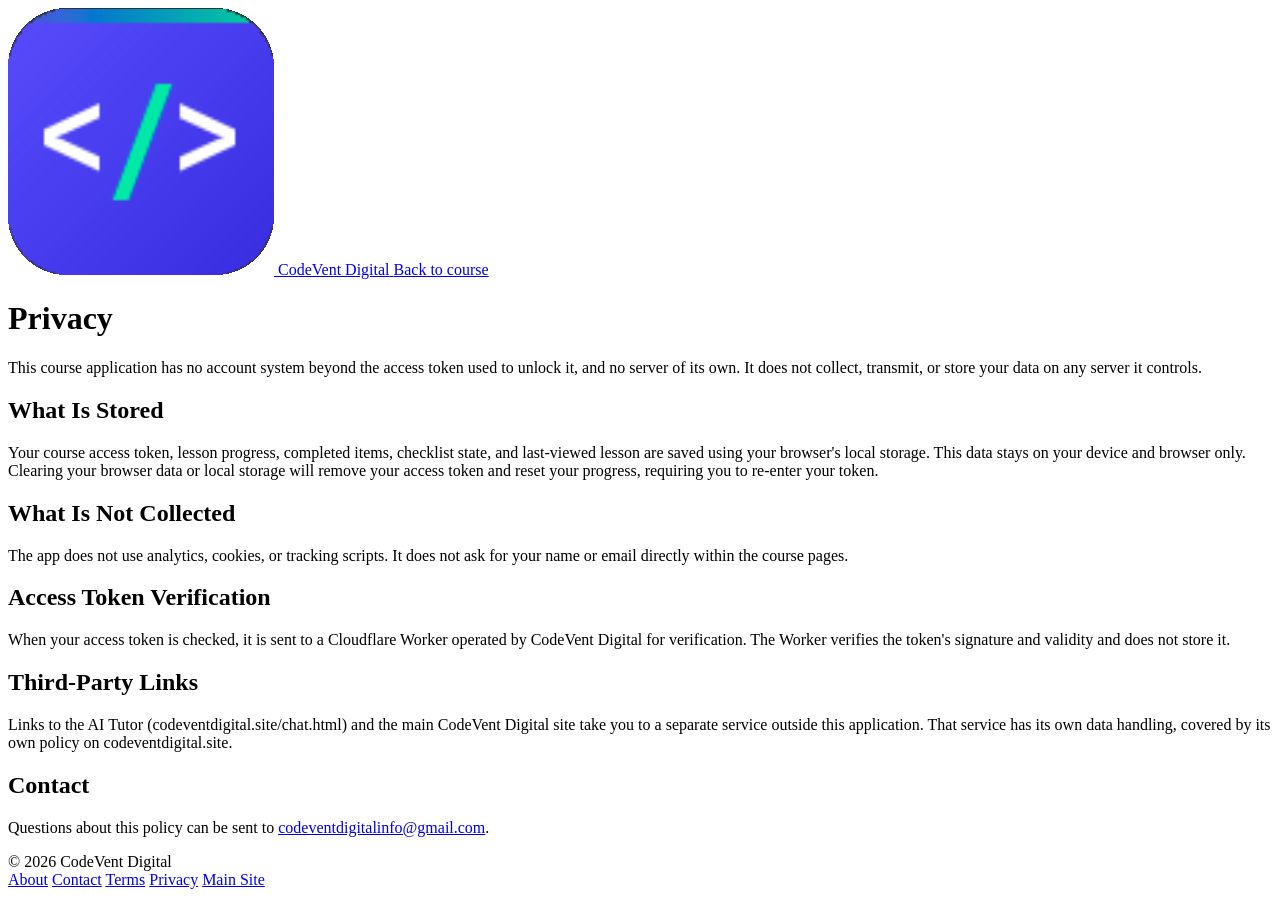
==== privacy.html @ 3d949a13 "Add files via upload" ====
<!DOCTYPE html>
<html lang="en">
<head>
<meta charset="UTF-8">
<meta name="viewport" content="width=device-width, initial-scale=1.0">
<title>Privacy — CodeVent AI Automation</title>
<meta name="description" content="Privacy policy for the CodeVent AI Automation course.">
<link rel="icon" type="image/png" href="codevent-logo.PNG">
<link rel="preconnect" href="https://fonts.googleapis.com">
<link rel="preconnect" href="https://fonts.gstatic.com" crossorigin>
<link href="https://fonts.googleapis.com/css2?family=JetBrains+Mono:wght@400;500;600;700&family=Inter:wght@400;500;600;700;800&display=swap" rel="stylesheet">
<link rel="stylesheet" href="css/styles.css">
<style>body { background: var(--bg); }</style>
</head>
<body>
<header class="static-header">
  <a href="index.html" target="_self" class="static-brand">
    <img src="codevent-logo.PNG" alt="CodeVent Digital logo">
    <span>CodeVent Digital</span>
  </a>
  <a href="index.html" target="_self" class="static-back">Back to course</a>
</header>

<main class="static-wrap">
  <h1>Privacy</h1>
  <p>This course application has no account system beyond the access token used to unlock it, and no server of its own. It does not collect, transmit, or store your data on any server it controls.</p>

  <h2>What Is Stored</h2>
  <p>Your course access token, lesson progress, completed items, checklist state, and last-viewed lesson are saved using your browser's local storage. This data stays on your device and browser only. Clearing your browser data or local storage will remove your access token and reset your progress, requiring you to re-enter your token.</p>

  <h2>What Is Not Collected</h2>
  <p>The app does not use analytics, cookies, or tracking scripts. It does not ask for your name or email directly within the course pages.</p>

  <h2>Access Token Verification</h2>
  <p>When your access token is checked, it is sent to a Cloudflare Worker operated by CodeVent Digital for verification. The Worker verifies the token's signature and validity and does not store it.</p>

  <h2>Third-Party Links</h2>
  <p>Links to the AI Tutor (codeventdigital.site/chat.html) and the main CodeVent Digital site take you to a separate service outside this application. That service has its own data handling, covered by its own policy on codeventdigital.site.</p>

  <h2>Contact</h2>
  <p>Questions about this policy can be sent to <a href="mailto:codeventdigitalinfo@gmail.com" target="_self">codeventdigitalinfo@gmail.com</a>.</p>
</main>

<footer class="static-footer">
  <span>&copy; 2026 CodeVent Digital</span>
  <div class="static-footer-links">
    <a href="about.html" target="_self">About</a>
    <a href="contact.html" target="_self">Contact</a>
    <a href="terms.html" target="_self">Terms</a>
    <a href="privacy.html" target="_self">Privacy</a>
    <a href="https://codeventdigital.site" target="_blank">Main Site</a>
  </div>
</footer>
</body>
</html>
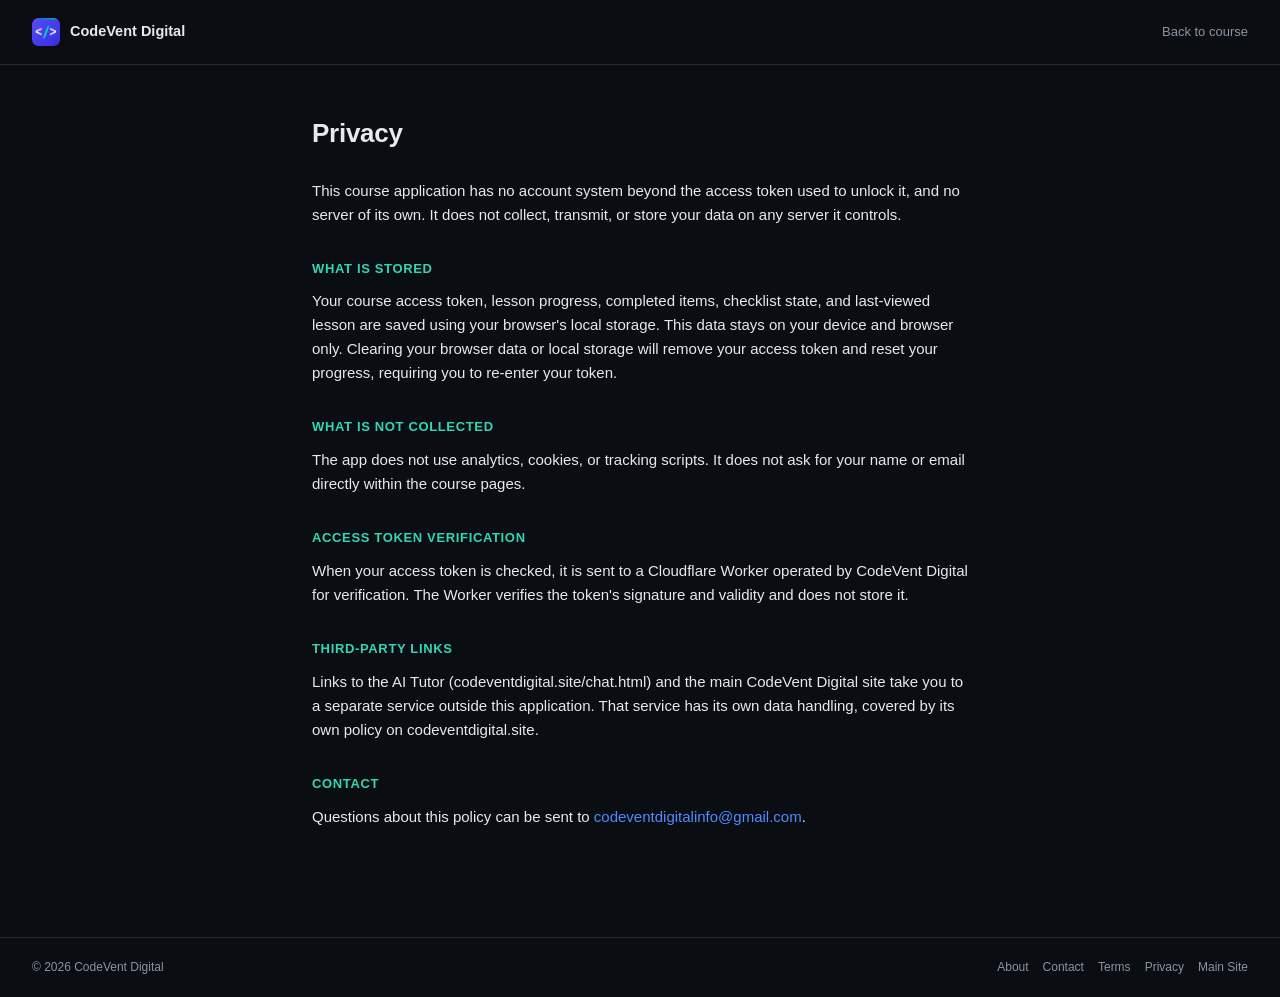
==== commit b27d4895: "Update privacy.html" ====
--- a/privacy.html
+++ b/privacy.html
@@ -38,7 +38,7 @@
   <p>Links to the AI Tutor (codeventdigital.site/chat.html) and the main CodeVent Digital site take you to a separate service outside this application. That service has its own data handling, covered by its own policy on codeventdigital.site.</p>
 
   <h2>Contact</h2>
-  <p>Questions about this policy can be sent to <a href="mailto:codeventdigitalinfo@gmail.com" target="_self">codeventdigitalinfo@gmail.com</a>.</p>
+  <p>Questions about this policy can be sent to <a href="mailto:codeventdigitalinfo@gmail.com" target="_blank">codeventdigitalinfo@gmail.com</a>.</p>
 </main>
 
 <footer class="static-footer">
--- a/css/styles.css
+++ b/css/styles.css
@@ -0,0 +1,811 @@
+/* ============ Tokens ============ */
+:root {
+  --bg: #0a0d12;
+  --surface: #12161d;
+  --surface-2: #171c25;
+  --border: #232a36;
+  --text: #e6e9ee;
+  --muted: #8b93a3;
+  --muted-2: #5c6577;
+  --accent: #4f8cff;
+  --accent-2: #33d6b0;
+  --accent-soft: rgba(79, 140, 255, 0.12);
+  --code-bg: #0d1117;
+  --danger: #ef5b5b;
+  --radius: 8px;
+  --font-body: "Inter", -apple-system, BlinkMacSystemFont, sans-serif;
+  --font-mono: "JetBrains Mono", "SFMono-Regular", Menlo, monospace;
+}
+
+* { box-sizing: border-box; }
+
+html { scroll-behavior: smooth; }
+
+@media (prefers-reduced-motion: reduce) {
+  html { scroll-behavior: auto; }
+  * { transition: none !important; animation: none !important; }
+}
+
+body {
+  margin: 0;
+  background: var(--bg);
+  color: var(--text);
+  font-family: var(--font-body);
+  font-size: 15px;
+  line-height: 1.6;
+}
+
+a { color: var(--accent); text-decoration: none; }
+a:hover { text-decoration: underline; }
+
+button { font-family: inherit; cursor: pointer; }
+
+:focus-visible {
+  outline: 2px solid var(--accent);
+  outline-offset: 2px;
+}
+
+.mono { font-family: var(--font-mono); }
+
+/* ============ App shell ============ */
+#app {
+  display: grid;
+  grid-template-columns: 280px 1fr;
+  min-height: 100vh;
+}
+
+.overlay {
+  display: none;
+}
+
+.sidebar {
+  background: var(--surface);
+  border-right: 1px solid var(--border);
+  height: 100vh;
+  position: sticky;
+  top: 0;
+  overflow-y: auto;
+  padding-bottom: 24px;
+}
+
+.main-col {
+  min-width: 0;
+}
+
+.topbar {
+  display: none;
+  align-items: center;
+  gap: 12px;
+  padding: 14px 16px;
+  border-bottom: 1px solid var(--border);
+  position: sticky;
+  top: 0;
+  background: var(--bg);
+  z-index: 20;
+}
+
+.menu-toggle {
+  background: none;
+  border: 1px solid var(--border);
+  border-radius: 6px;
+  width: 36px;
+  height: 32px;
+  display: flex;
+  flex-direction: column;
+  align-items: center;
+  justify-content: center;
+  gap: 4px;
+}
+.menu-toggle span {
+  width: 16px;
+  height: 2px;
+  background: var(--text);
+  display: block;
+}
+
+.topbar-title {
+  font-family: var(--font-mono);
+  font-size: 13px;
+  color: var(--muted);
+}
+
+.content {
+  max-width: 780px;
+  margin: 0 auto;
+  padding: 48px 32px 96px;
+}
+
+/* ============ Sidebar ============ */
+.sidebar-header {
+  padding: 22px 20px 16px;
+  border-bottom: 1px solid var(--border);
+}
+
+.brand {
+  display: flex;
+  align-items: center;
+  gap: 10px;
+  color: var(--text);
+}
+.brand:hover { text-decoration: none; }
+
+.brand-mark {
+  font-family: var(--font-mono);
+  font-weight: 700;
+  font-size: 16px;
+  background: linear-gradient(135deg, var(--accent), var(--accent-2));
+  -webkit-background-clip: text;
+  background-clip: text;
+  color: transparent;
+}
+
+.brand-mark-img {
+  width: 28px;
+  height: 28px;
+  object-fit: contain;
+  border-radius: 6px;
+  flex-shrink: 0;
+}
+
+.brand-name {
+  font-weight: 700;
+  font-size: 14.5px;
+  letter-spacing: -0.01em;
+}
+
+.brand-course {
+  margin-top: 6px;
+  font-family: var(--font-mono);
+  font-size: 11.5px;
+  color: var(--muted);
+  letter-spacing: 0.02em;
+}
+
+.sidebar-progress {
+  padding: 16px 20px;
+  border-bottom: 1px solid var(--border);
+}
+.sidebar-progress-label {
+  display: flex;
+  justify-content: space-between;
+  font-size: 12px;
+  color: var(--muted);
+  margin-bottom: 8px;
+}
+.sidebar-progress-label .mono { color: var(--accent-2); font-weight: 600; }
+
+.progress-track {
+  height: 5px;
+  background: var(--surface-2);
+  border-radius: 3px;
+  overflow: hidden;
+}
+.progress-fill {
+  height: 100%;
+  background: linear-gradient(90deg, var(--accent), var(--accent-2));
+  border-radius: 3px;
+  transition: width 0.3s ease;
+}
+
+.sidebar-help {
+  padding: 14px 20px;
+  border-top: 1px solid var(--border);
+  border-bottom: 1px solid var(--border);
+  display: flex;
+  flex-direction: column;
+  gap: 8px;
+}
+.ai-help-link {
+  display: flex;
+  align-items: center;
+  gap: 10px;
+  padding: 9px 10px;
+  border: 1px solid var(--border);
+  border-radius: 6px;
+  color: var(--text);
+  font-size: 12.5px;
+  background: var(--surface-2);
+}
+.ai-help-link:hover { border-color: var(--accent); text-decoration: none; }
+
+.ai-callout {
+  border: 1px dashed var(--border);
+  border-radius: var(--radius);
+  padding: 14px 16px;
+  display: flex;
+  align-items: center;
+  justify-content: space-between;
+  gap: 14px;
+  flex-wrap: wrap;
+}
+.ai-callout p {
+  margin: 0;
+  color: var(--muted);
+  font-size: 13px;
+}
+.ai-callout-link {
+  flex-shrink: 0;
+  background: var(--surface-2);
+  border: 1px solid var(--accent-2);
+  color: var(--accent-2);
+  padding: 7px 12px;
+  border-radius: 6px;
+  font-size: 12.5px;
+  font-weight: 600;
+}
+.ai-callout-link:hover { background: var(--accent-soft); text-decoration: none; }
+.ai-help-icon {
+  font-family: var(--font-mono);
+  font-size: 10px;
+  font-weight: 700;
+  color: #fff;
+  background: linear-gradient(135deg, var(--accent), var(--accent-2));
+  padding: 3px 6px;
+  border-radius: 4px;
+  flex-shrink: 0;
+}
+
+.sidebar-footer {
+  display: flex;
+  flex-wrap: wrap;
+  gap: 4px 14px;
+  padding: 16px 20px 8px;
+}
+.sidebar-footer a {
+  color: var(--muted);
+  font-size: 12px;
+}
+.sidebar-footer a:hover { color: var(--text); }
+
+.nav-modules { padding: 8px 0; }
+
+.nav-module { border-bottom: 1px solid transparent; }
+
+.nav-module-toggle {
+  width: 100%;
+  display: flex;
+  align-items: center;
+  gap: 10px;
+  background: none;
+  border: none;
+  color: var(--text);
+  padding: 10px 20px;
+  text-align: left;
+  font-size: 13px;
+  font-weight: 600;
+}
+.nav-module-toggle:hover { background: var(--surface-2); }
+
+.nav-module-index {
+  font-family: var(--font-mono);
+  font-size: 11px;
+  color: var(--muted-2);
+}
+
+.nav-module-title { flex: 1; }
+
+.nav-module-count {
+  font-family: var(--font-mono);
+  font-size: 10.5px;
+  color: var(--muted);
+}
+
+.nav-module-items {
+  display: none;
+  flex-direction: column;
+  padding: 2px 0 6px;
+}
+.nav-module.open .nav-module-items { display: flex; }
+
+.nav-item {
+  display: flex;
+  align-items: center;
+  gap: 10px;
+  padding: 7px 20px 7px 40px;
+  color: var(--muted);
+  font-size: 13px;
+  border-left: 2px solid transparent;
+}
+.nav-item:hover { color: var(--text); text-decoration: none; background: var(--surface-2); }
+.nav-item.active {
+  color: var(--text);
+  border-left-color: var(--accent);
+  background: var(--accent-soft);
+}
+.nav-item-mark {
+  width: 12px;
+  color: var(--accent-2);
+  font-size: 11px;
+  flex-shrink: 0;
+}
+.nav-item-project .nav-item-title::before {
+  content: "";
+}
+.nav-item-project { font-style: normal; }
+
+/* ============ Dashboard ============ */
+.dashboard-head h1 {
+  font-size: 30px;
+  margin: 0 0 8px;
+  letter-spacing: -0.02em;
+}
+.dashboard-tagline {
+  color: var(--muted);
+  font-size: 15px;
+  margin: 0 0 32px;
+  max-width: 60ch;
+}
+
+.dashboard-stats {
+  display: grid;
+  grid-template-columns: repeat(3, 1fr);
+  gap: 16px;
+  margin-bottom: 40px;
+}
+
+.stat-card {
+  background: var(--surface);
+  border: 1px solid var(--border);
+  border-radius: var(--radius);
+  padding: 18px;
+}
+.stat-label {
+  font-size: 11.5px;
+  text-transform: uppercase;
+  letter-spacing: 0.04em;
+  color: var(--muted);
+  margin-bottom: 8px;
+}
+.stat-value {
+  font-size: 26px;
+  font-weight: 700;
+  margin-bottom: 10px;
+}
+.stat-value-small {
+  font-size: 15px;
+  font-weight: 600;
+  margin-bottom: 12px;
+  min-height: 20px;
+}
+
+.continue-btn {
+  display: inline-block;
+  background: var(--accent);
+  color: #fff;
+  padding: 8px 14px;
+  border-radius: 6px;
+  font-size: 13px;
+  font-weight: 600;
+}
+.continue-btn:hover { background: #3f7bef; text-decoration: none; }
+
+.section-heading {
+  font-size: 13px;
+  text-transform: uppercase;
+  letter-spacing: 0.05em;
+  color: var(--muted);
+  margin: 0 0 16px;
+}
+
+.module-grid {
+  display: grid;
+  grid-template-columns: repeat(3, 1fr);
+  gap: 16px;
+}
+
+.module-card {
+  display: block;
+  background: var(--surface);
+  border: 1px solid var(--border);
+  border-radius: var(--radius);
+  padding: 18px;
+  color: var(--text);
+  transition: border-color 0.15s ease, transform 0.15s ease;
+}
+.module-card:hover {
+  border-color: var(--accent);
+  transform: translateY(-2px);
+  text-decoration: none;
+}
+.module-card-top {
+  display: flex;
+  justify-content: space-between;
+  color: var(--muted);
+  font-size: 12px;
+  margin-bottom: 10px;
+}
+.module-card h3 { margin: 0 0 6px; font-size: 16px; }
+.module-card p { margin: 0; color: var(--muted); font-size: 13px; line-height: 1.5; }
+
+/* ============ Lesson / Project content ============ */
+.crumb {
+  font-size: 12.5px;
+  color: var(--muted);
+  margin-bottom: 14px;
+}
+.crumb a { color: var(--muted); }
+.crumb span { margin: 0 4px; }
+
+.project-tag {
+  display: inline-block;
+  font-family: var(--font-mono);
+  font-size: 11px;
+  color: var(--accent-2);
+  border: 1px solid var(--border);
+  padding: 3px 8px;
+  border-radius: 4px;
+  margin-bottom: 10px;
+}
+
+.lesson-title {
+  font-size: 26px;
+  margin: 0 0 28px;
+  letter-spacing: -0.01em;
+}
+
+.lesson-section { margin-bottom: 28px; }
+.lesson-section h2 {
+  font-size: 13px;
+  text-transform: uppercase;
+  letter-spacing: 0.05em;
+  color: var(--accent-2);
+  margin: 0 0 10px;
+}
+.lesson-section p { margin: 0 0 4px; color: var(--text); }
+
+.plain-list, .checklist {
+  margin: 0;
+  padding-left: 20px;
+}
+.plain-list li, .checklist li {
+  margin-bottom: 6px;
+  color: var(--text);
+}
+.checklist { list-style: none; padding-left: 0; }
+.checklist li label {
+  display: flex;
+  align-items: flex-start;
+  gap: 10px;
+  cursor: pointer;
+}
+.checklist input { margin-top: 4px; }
+
+/* ============ Code blocks ============ */
+.code-group { display: flex; flex-direction: column; gap: 12px; }
+
+.run-note {
+  border-left: 3px solid var(--accent-2);
+  background: var(--surface);
+  padding: 10px 14px;
+  font-size: 13px;
+  color: var(--muted);
+  border-radius: 0 6px 6px 0;
+}
+.run-note strong { color: var(--accent-2); font-weight: 600; }
+
+.code-block {
+  border: 1px solid var(--border);
+  border-radius: var(--radius);
+  overflow: hidden;
+  background: var(--code-bg);
+}
+.code-block-bar {
+  display: flex;
+  align-items: center;
+  justify-content: space-between;
+  padding: 8px 12px;
+  border-bottom: 1px solid var(--border);
+  background: var(--surface-2);
+}
+.code-lang {
+  font-family: var(--font-mono);
+  font-size: 11px;
+  color: var(--muted);
+  letter-spacing: 0.05em;
+}
+.copy-btn {
+  background: none;
+  border: 1px solid var(--border);
+  color: var(--muted);
+  font-size: 11px;
+  padding: 4px 9px;
+  border-radius: 4px;
+}
+.copy-btn:hover { color: var(--text); border-color: var(--muted); }
+
+.code-block pre {
+  margin: 0;
+  padding: 14px 16px;
+  overflow-x: auto;
+}
+.code-block code {
+  font-family: var(--font-mono);
+  font-size: 13px;
+  line-height: 1.6;
+  color: #d5dae3;
+  white-space: pre;
+}
+
+/* ============ Practice ============ */
+.practice-box {
+  border: 1px solid var(--border);
+  border-left: 3px solid var(--accent);
+  border-radius: var(--radius);
+  padding: 16px 18px;
+  background: var(--surface);
+}
+.practice-label {
+  font-family: var(--font-mono);
+  font-size: 11px;
+  text-transform: uppercase;
+  letter-spacing: 0.05em;
+  color: var(--accent);
+  margin-bottom: 8px;
+}
+.practice-task { margin: 0 0 14px; }
+.practice-actions { display: flex; gap: 10px; margin-bottom: 4px; }
+
+.reveal-btn {
+  background: var(--surface-2);
+  border: 1px solid var(--border);
+  color: var(--text);
+  font-size: 12.5px;
+  padding: 7px 12px;
+  border-radius: 6px;
+}
+.reveal-btn:hover { border-color: var(--accent); }
+
+.reveal-panel { margin-top: 14px; }
+.reveal-panel.hidden { display: none; }
+.reveal-label {
+  font-size: 11px;
+  text-transform: uppercase;
+  color: var(--muted);
+  margin-bottom: 6px;
+  letter-spacing: 0.04em;
+}
+
+/* ============ Lesson footer / nav ============ */
+.lesson-footer {
+  margin-top: 40px;
+  padding-top: 24px;
+  border-top: 1px solid var(--border);
+}
+
+.complete-btn {
+  background: var(--accent);
+  color: #fff;
+  border: none;
+  padding: 10px 18px;
+  border-radius: 6px;
+  font-size: 13.5px;
+  font-weight: 600;
+  margin-bottom: 20px;
+}
+.complete-btn:hover { background: #3f7bef; }
+.complete-btn.done {
+  background: var(--surface-2);
+  color: var(--accent-2);
+  border: 1px solid var(--accent-2);
+}
+
+.prev-next {
+  display: flex;
+  justify-content: space-between;
+  gap: 16px;
+  font-size: 13px;
+}
+.pn-link {
+  color: var(--muted);
+  max-width: 48%;
+}
+.pn-next { text-align: right; margin-left: auto; }
+
+/* ============ Static pages (about / contact / terms / privacy) ============ */
+.static-header {
+  display: flex;
+  align-items: center;
+  justify-content: space-between;
+  gap: 16px;
+  padding: 18px 32px;
+  border-bottom: 1px solid var(--border);
+  flex-wrap: wrap;
+}
+.static-brand {
+  display: flex;
+  align-items: center;
+  gap: 10px;
+  color: var(--text);
+}
+.static-brand:hover { text-decoration: none; }
+.static-brand img { width: 28px; height: 28px; object-fit: contain; border-radius: 6px; }
+.static-brand span { font-weight: 700; font-size: 14.5px; }
+.static-back { font-size: 13px; color: var(--muted); }
+
+.static-wrap {
+  max-width: 720px;
+  margin: 0 auto;
+  padding: 48px 32px 96px;
+}
+.static-wrap h1 { font-size: 26px; margin: 0 0 24px; letter-spacing: -0.01em; }
+.static-wrap h2 {
+  font-size: 13px;
+  text-transform: uppercase;
+  letter-spacing: 0.05em;
+  color: var(--accent-2);
+  margin: 32px 0 10px;
+}
+.static-wrap p { margin: 0 0 12px; color: var(--text); }
+.static-wrap ul { margin: 0 0 12px; padding-left: 20px; color: var(--text); }
+.static-wrap li { margin-bottom: 6px; }
+.static-wrap a { color: var(--accent); }
+
+.contact-list {
+  list-style: none;
+  padding: 0;
+  display: flex;
+  flex-direction: column;
+  gap: 10px;
+}
+.contact-list li {
+  border: 1px solid var(--border);
+  border-radius: var(--radius);
+  padding: 12px 16px;
+  display: flex;
+  justify-content: space-between;
+  align-items: center;
+  gap: 12px;
+  background: var(--surface);
+}
+.contact-label { color: var(--muted); font-size: 12.5px; }
+.contact-list a { font-size: 13.5px; font-weight: 600; }
+
+.static-footer {
+  border-top: 1px solid var(--border);
+  padding: 20px 32px;
+  display: flex;
+  flex-wrap: wrap;
+  gap: 6px 16px;
+  justify-content: space-between;
+  color: var(--muted);
+  font-size: 12px;
+}
+.static-footer a { color: var(--muted); }
+.static-footer a:hover { color: var(--text); }
+.static-footer-links { display: flex; gap: 14px; flex-wrap: wrap; }
+
+/* ============ Responsive ============ */
+@media (max-width: 900px) {
+  .dashboard-stats { grid-template-columns: 1fr; }
+  .module-grid { grid-template-columns: repeat(2, 1fr); }
+}
+
+@media (max-width: 768px) {
+  #app { grid-template-columns: 1fr; }
+  .topbar { display: flex; }
+
+  .sidebar {
+    position: fixed;
+    left: 0;
+    top: 0;
+    width: 280px;
+    z-index: 40;
+    transform: translateX(-100%);
+    transition: transform 0.2s ease;
+  }
+  #app.sidebar-open .sidebar { transform: translateX(0); }
+
+  .overlay {
+    display: none;
+    position: fixed;
+    inset: 0;
+    background: rgba(0, 0, 0, 0.5);
+    z-index: 30;
+  }
+  #app.sidebar-open .overlay { display: block; }
+
+  .content { padding: 28px 18px 72px; }
+  .module-grid { grid-template-columns: 1fr; }
+}
+
+@media (max-width: 480px) {
+  .lesson-title { font-size: 22px; }
+  .prev-next { flex-direction: column; }
+  .pn-next { text-align: left; }
+}
+
+/* ============ Course access gate ============ */
+.auth-gate {
+  min-height: 100vh;
+  display: flex;
+  flex-direction: column;
+  align-items: center;
+  justify-content: center;
+  gap: 16px;
+  text-align: center;
+  padding: 32px;
+}
+.auth-gate-message {
+  color: var(--muted);
+  font-size: 14px;
+  max-width: 360px;
+  margin: 0;
+}
+.auth-retry-btn {
+  background: var(--accent);
+  color: #fff;
+  border: none;
+  padding: 9px 18px;
+  border-radius: 6px;
+  font-size: 13.5px;
+  font-weight: 600;
+  cursor: pointer;
+}
+.auth-retry-btn:hover { background: #3f7bef; }
+
+.auth-gate-card {
+  width: 100%;
+  max-width: 380px;
+  background: var(--surface);
+  border: 1px solid var(--border);
+  border-radius: var(--radius);
+  padding: 32px 28px;
+}
+.auth-gate-brand {
+  font-size: 12px;
+  text-transform: uppercase;
+  letter-spacing: 0.05em;
+  color: var(--muted);
+  margin-bottom: 8px;
+}
+.auth-gate-title {
+  font-size: 22px;
+  margin: 0 0 12px;
+}
+.auth-gate-card .auth-gate-message {
+  margin: 0 0 20px;
+}
+.auth-gate-form {
+  display: flex;
+  flex-direction: column;
+  gap: 10px;
+}
+.auth-gate-input {
+  background: var(--code-bg);
+  border: 1px solid var(--border);
+  color: var(--text);
+  padding: 11px 12px;
+  border-radius: 6px;
+  font-size: 14px;
+  font-family: var(--font-mono);
+}
+.auth-gate-input:focus {
+  outline: none;
+  border-color: var(--accent);
+}
+.auth-gate-unlock-btn {
+  background: var(--accent);
+  color: #fff;
+  border: none;
+  padding: 11px 16px;
+  border-radius: 6px;
+  font-size: 14px;
+  font-weight: 600;
+  cursor: pointer;
+}
+.auth-gate-unlock-btn:hover { background: #3f7bef; }
+.auth-gate-unlock-btn:disabled { opacity: 0.6; cursor: default; }
+.auth-gate-error {
+  color: var(--danger);
+  font-size: 13px;
+  margin-top: 12px;
+}
+.auth-gate-error.hidden { display: none; }
+.auth-gate-pay-link {
+  display: inline-block;
+  margin-top: 20px;
+  color: var(--muted);
+  font-size: 12.5px;
+}
+.auth-gate-pay-link:hover { color: var(--text); }
+
